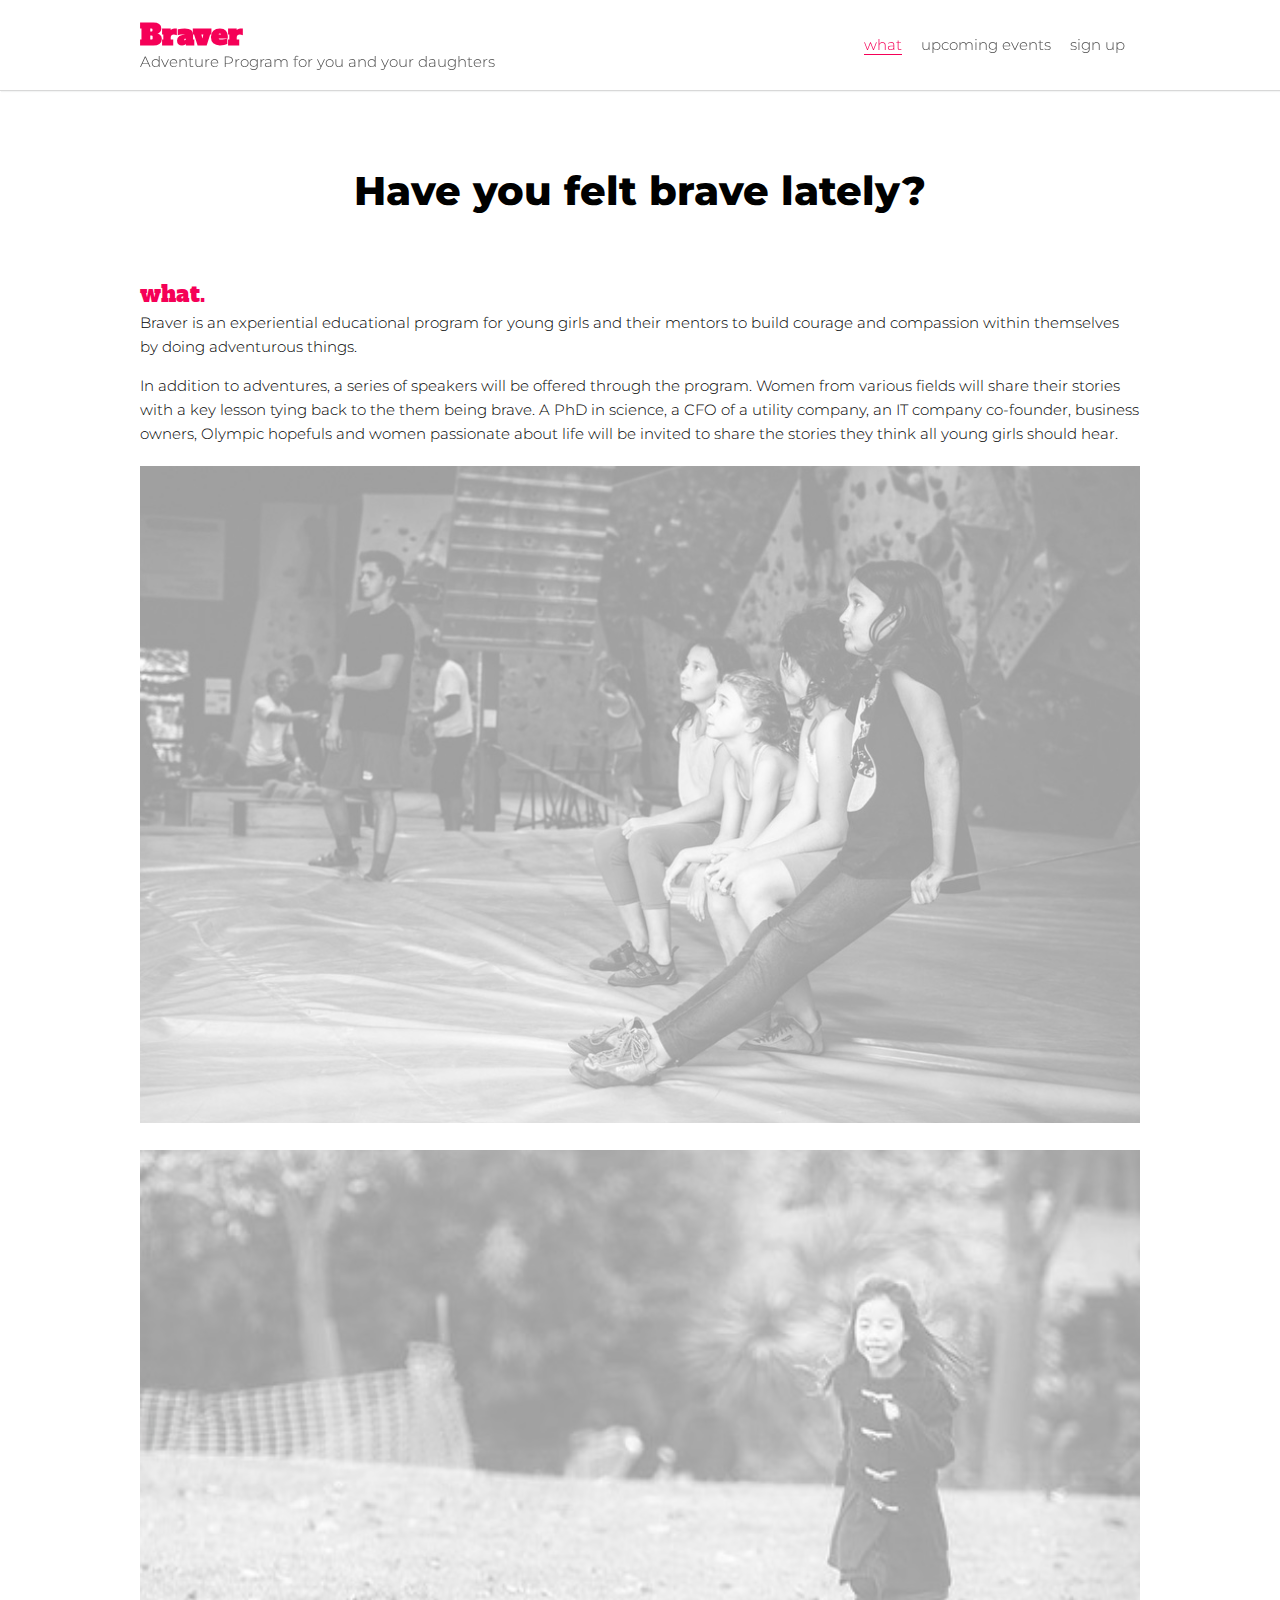
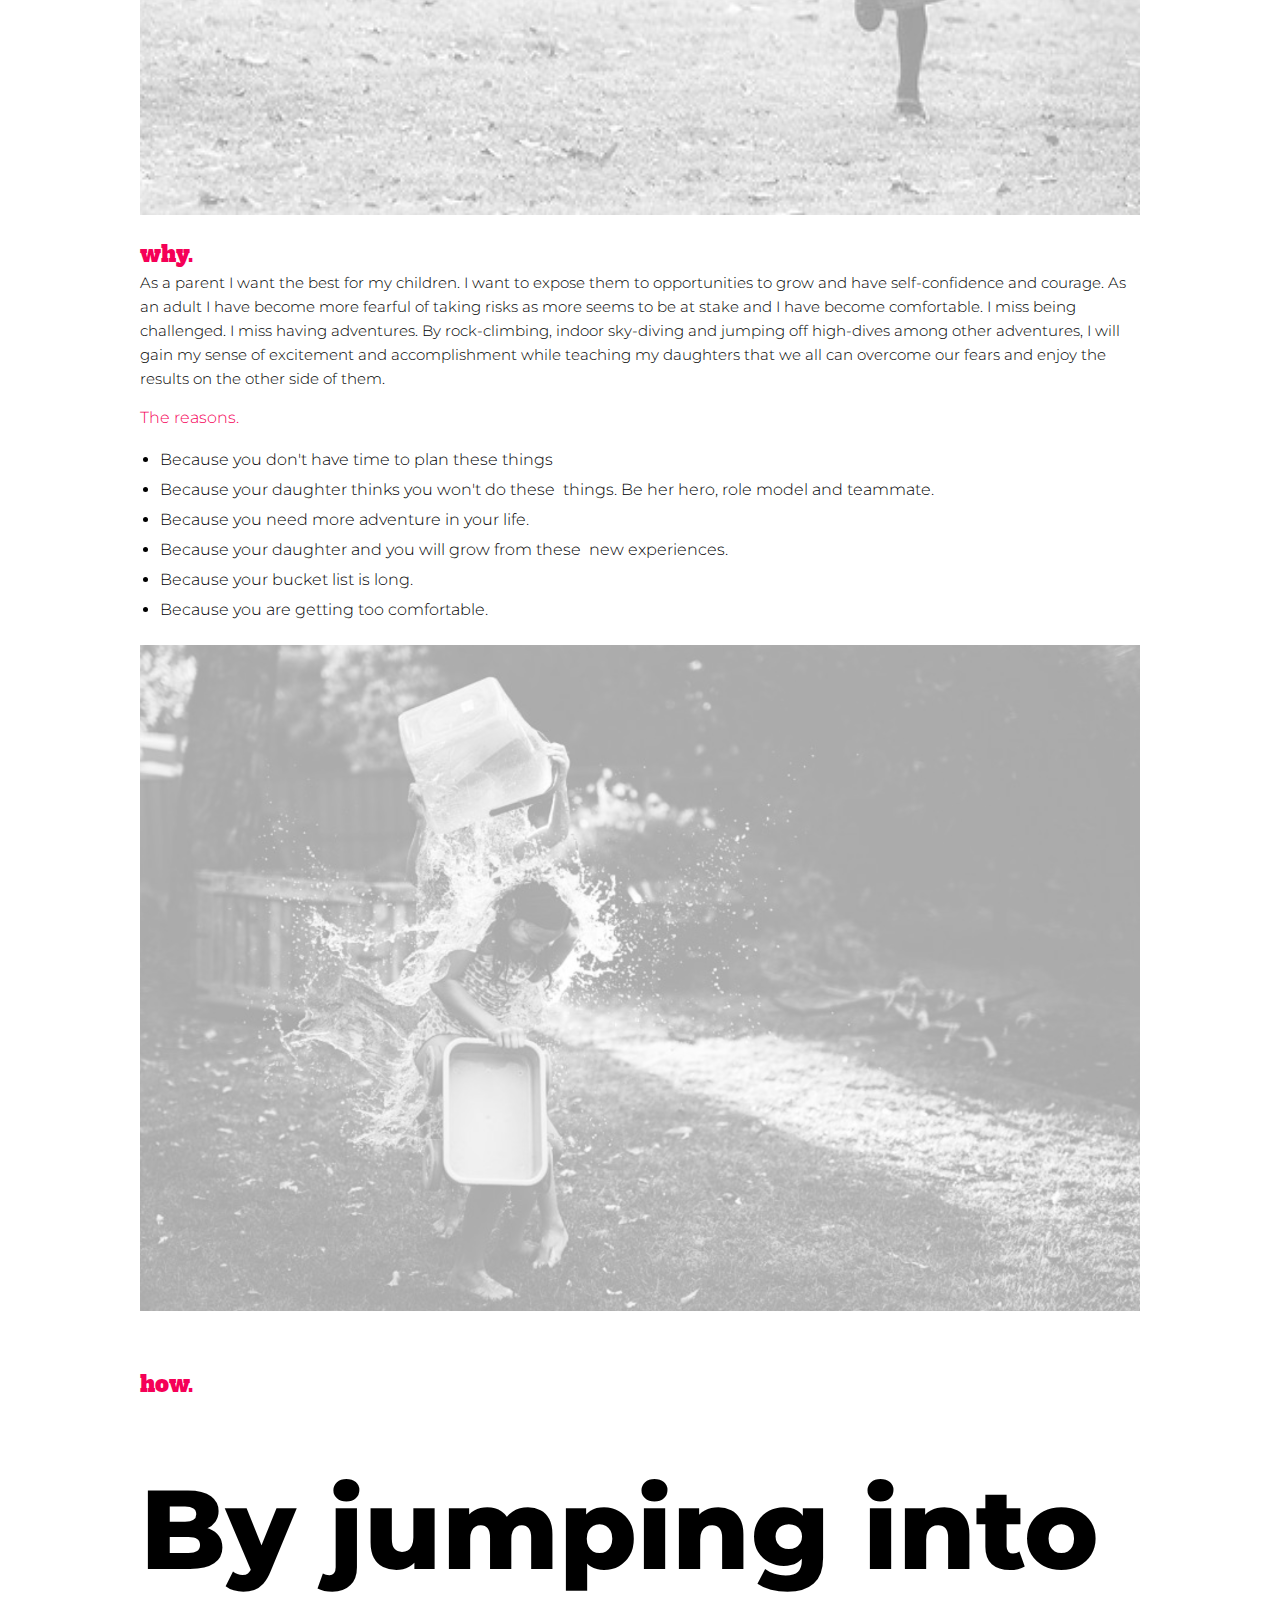
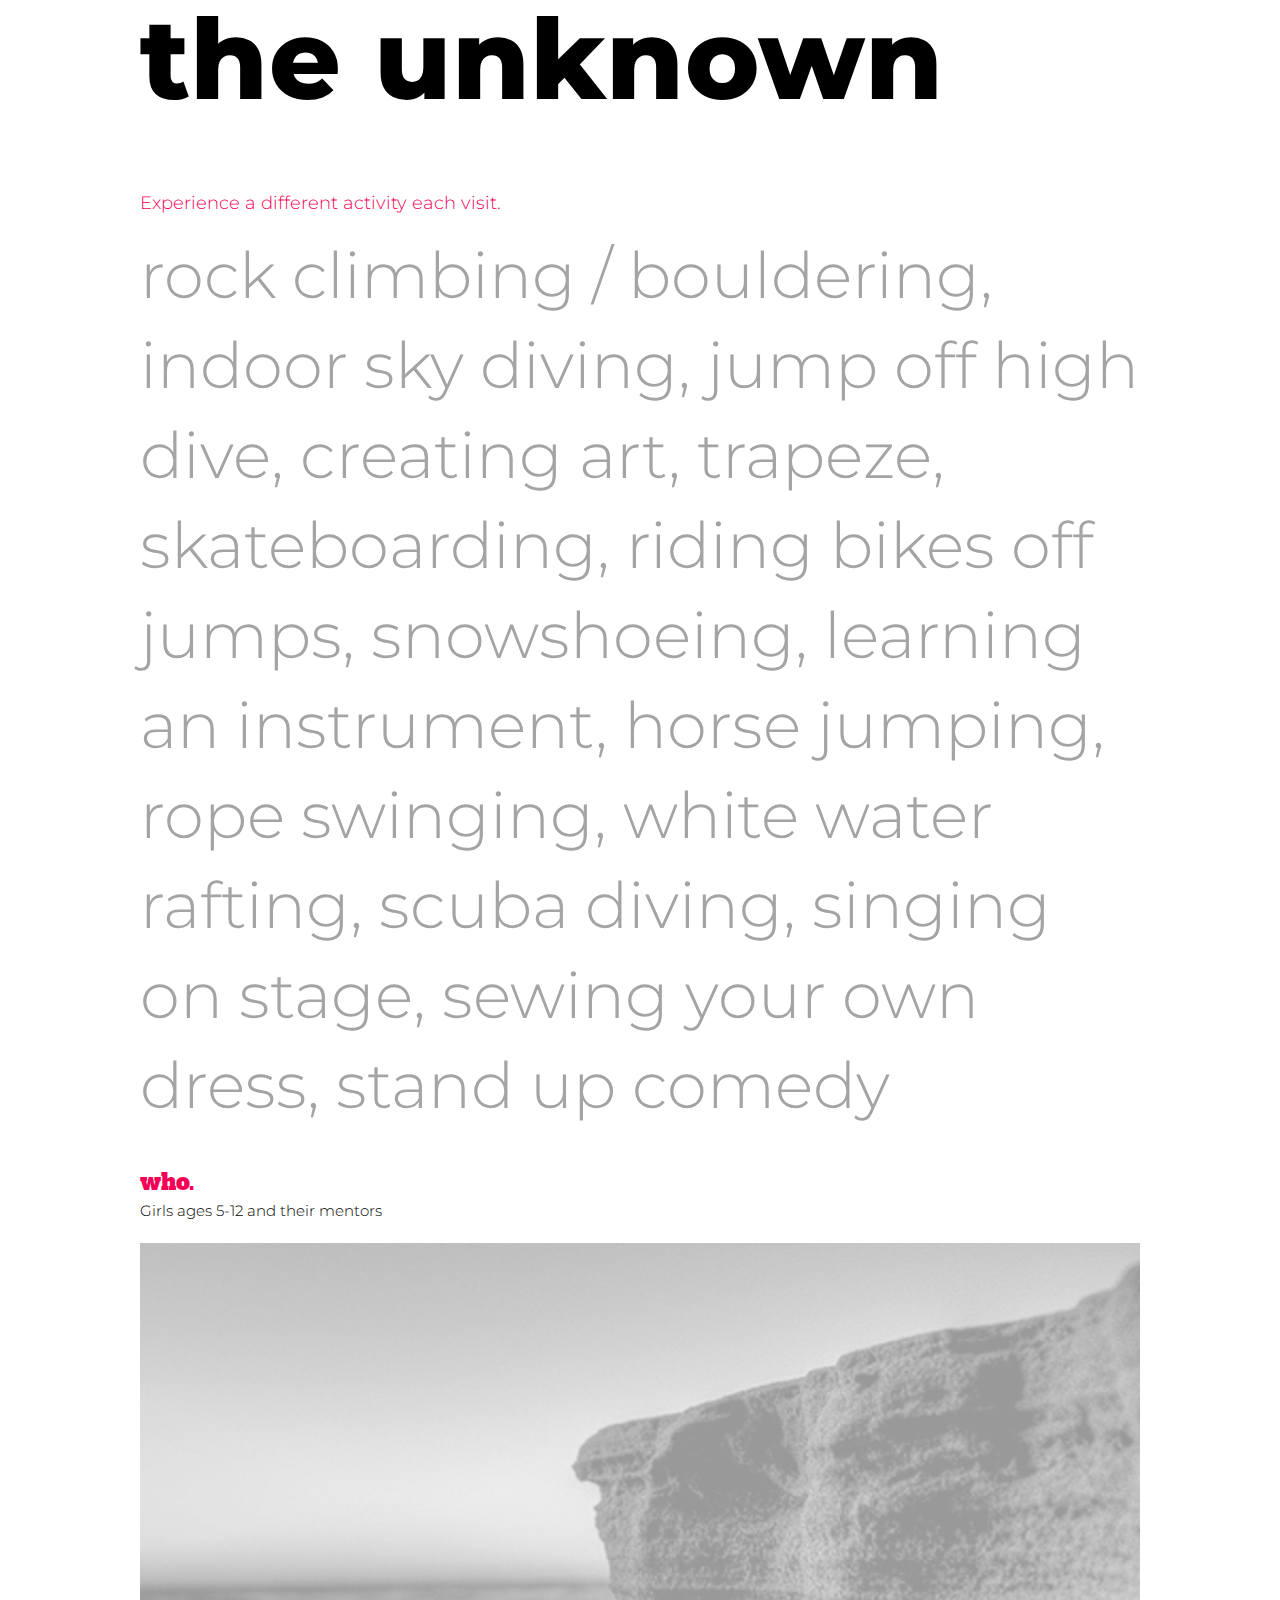
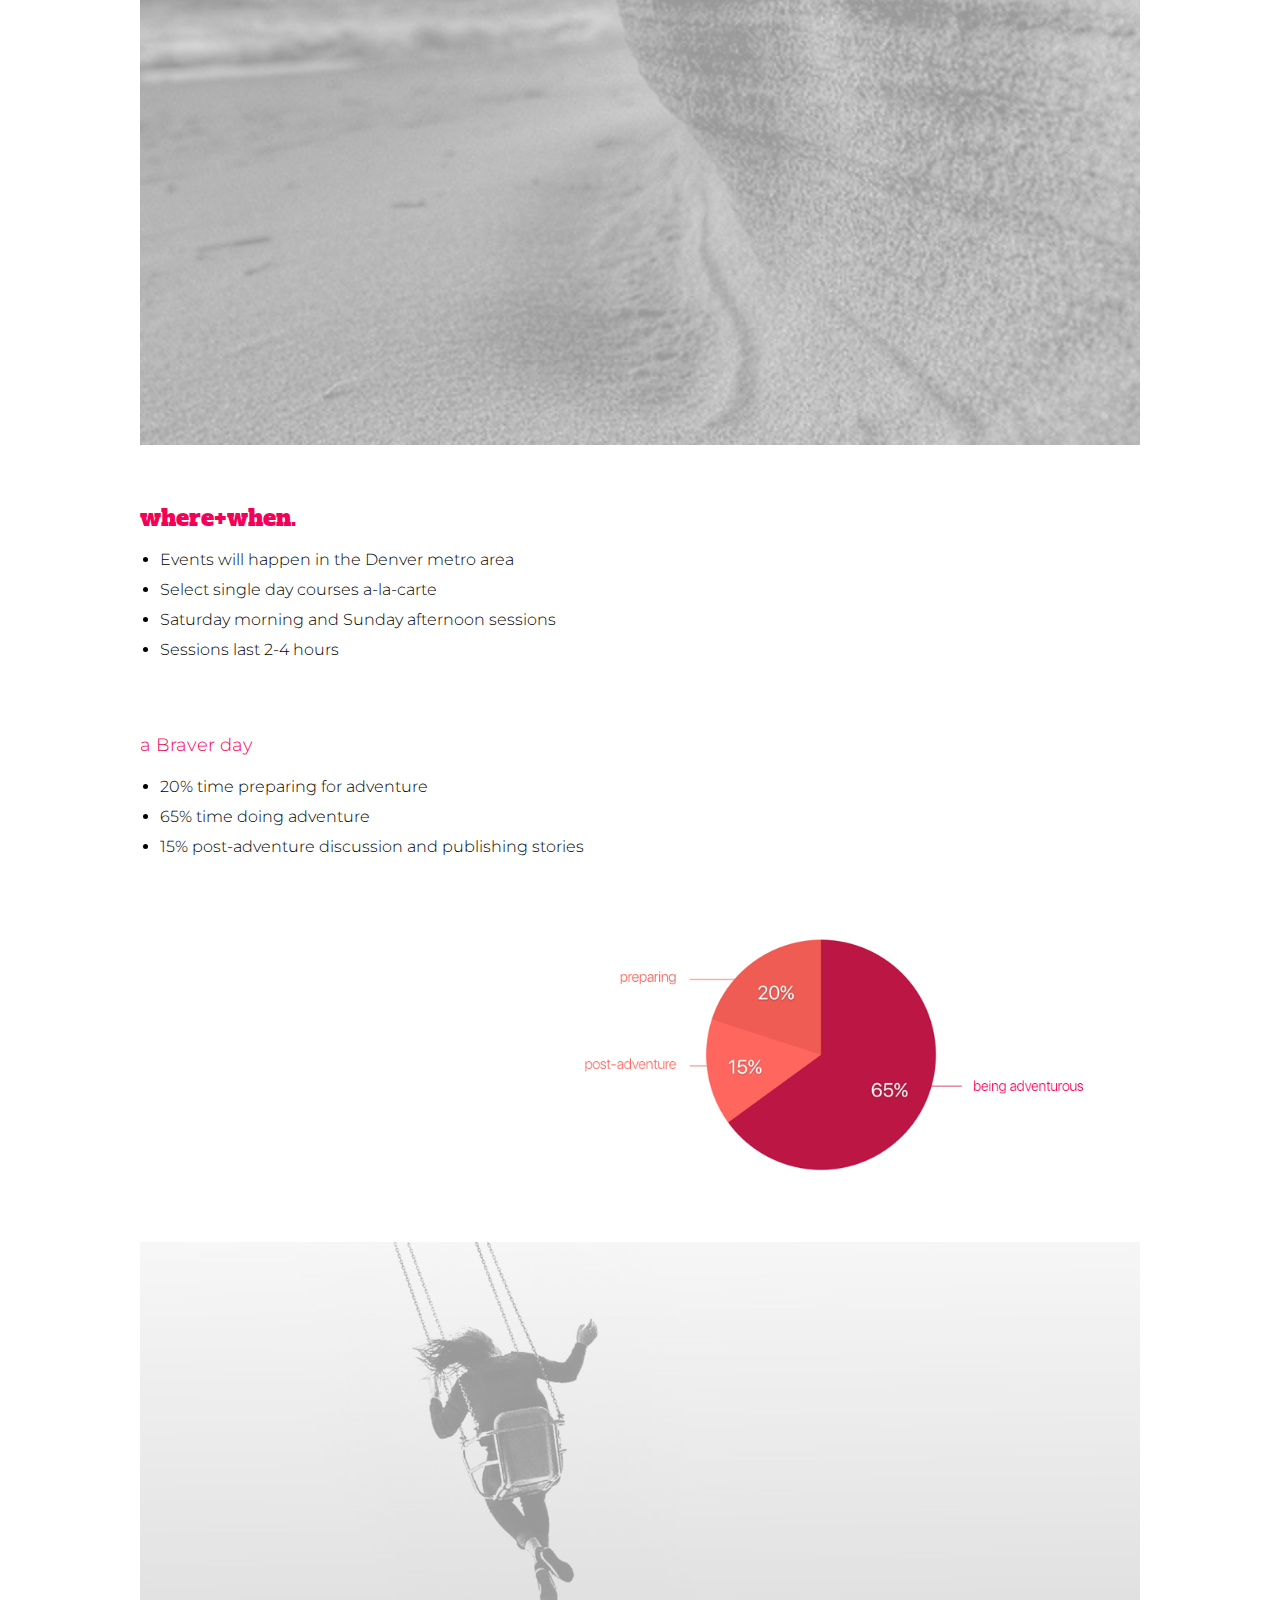
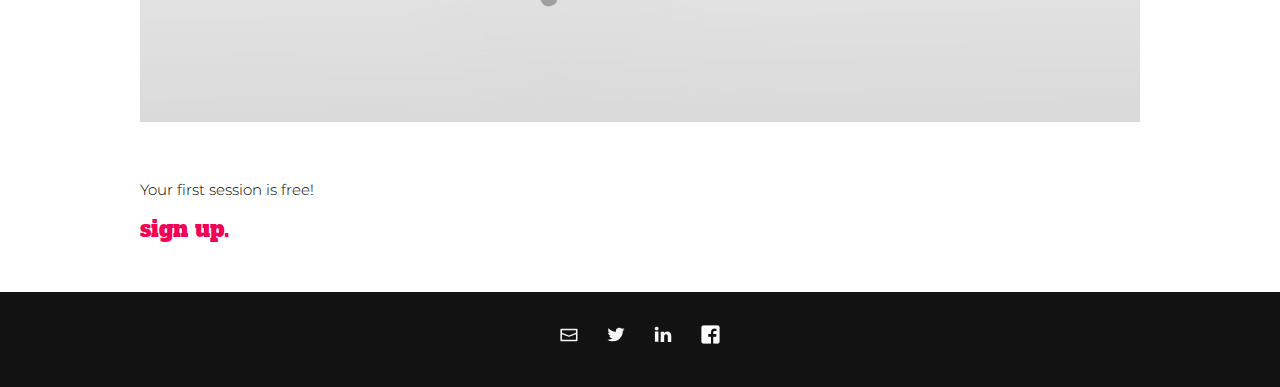
==== index.html @ 4e702d1b "braver 1" ====
<!DOCTYPE html>
<html lang="en">
    <head>
        <meta charset="UTF-8">

        <title>Braver</title>
        <link rel="stylesheet" href="css/reset.css">
        <link rel="stylesheet" href="css/style.css">
        <link rel="stylesheet" href="css/normalize.css">
        <link rel="icon" type="img/png" href="images/favicon.ico" />
        <link href="https://fonts.googleapis.com/css?family=Alfa+Slab+One|Montserrat:300,300i,400,600,700|Zilla+Slab+Highlight" rel="stylesheet">
        <meta name="viewport" content="width=device-width, initial-scale=1">
        <meta name="Braver" content.html="Braver">
        <meta name="description" content="Brave, Be Braver, girls adventure program, Denver, Colorado, Boulder">
    </head>

    <body>
        <div class="uh">
            <div class="uhstuff">
            <a href="index.html"><div class="name">Braver</div></a>
            <div class="role">Adventure Program for you and your daughters</div>

           <div id="content">
                <div id="hamburger">
                    <img src="images/hamburger.png" width="20px" />
                </div>

            <div id="nav">
                <ul>
                    <li><a class="activeState" href="index.html">what</a></li>
<!--                     <li><a href="#why">why</a></li>
                    <li><a href="#how">how</a></li>
                    <li><a href="#who">who</a></li> -->
                    <li><a href="upcoming.html">upcoming events</a></li>
                    <li><a href="signup2.html">sign up</a></li>
                </ul>
            </div>
          </div>
        </div>
    </div>

        
        <div class="intro">
            <p class="intro-p">Have you felt brave lately?</p>
        </div>

        <div class="project body">
            <h1><a href="#">what.</a></h1>
            <p>Braver is an experiential educational program for young girls and their mentors to build courage and compassion within themselves by doing adventurous things. </p>
            <p> In addition to adventures, a series of speakers will be offered through the program. Women from various fields will share their stories with a key lesson tying back to the them being brave. A PhD in science, a CFO of a utility company, an IT company co-founder, business owners, Olympic hopefuls and women passionate about life will be invited to share the stories they think all young girls should hear.</p>
            <div class="splash"><img src="images/climbing.png" width="1000"/></div>
            <div class="splash"><img src="images/girl-running.jpg" width="1000"/></div>
            <h1><a href="#why">why.</a><a id="why"></h1>
            <p>As a parent I want the best for my children. I want to expose them to opportunities to grow and have self-confidence and courage. As an adult I have become more fearful of taking risks as more seems to be at stake and I have become comfortable. I miss being challenged. I miss having adventures. By rock-climbing, indoor sky-diving and jumping off high-dives among other adventures, I will gain my sense of excitement and accomplishment while teaching my daughters that we all can overcome our fears and enjoy the results on the other side of them.</p>
            <span class="reasons">The reasons.</span>
            <p>
                <ul>
                    <li>Because you don't have time to plan these things</li>
                    <li>Because your daughter thinks you won't do these  things. Be her hero, role model and teammate.</li>
                    <li>Because you need more adventure in your life.</li>
                    <li>Because your daughter and you will grow from these  new experiences.</li>
                    <li>Because your bucket list is long.</li>
                    <li>Because you are getting too comfortable.</li>
                </ul>                
            </p>
            <div class="splash"><img src="images/_water_bucket.png" width="1000"/></div>
            </br >
            <h1><a href="#how">how.</a><a id="how"></h1>
            <h5>By jumping into the unknown</h5>
            <p class="each-visit">Experience a different activity each visit. </p>
             <h6>rock climbing / bouldering, indoor sky diving, jump off high dive, creating art, trapeze, skateboarding, riding bikes off jumps, snowshoeing, learning an instrument, horse jumping, rope swinging, white water rafting, scuba diving, singing on stage, sewing your own dress, stand up comedy </h6>
            </br >
            <h1><a href="#">who.</a><a id="who"></h1>
            <p>Girls ages 5-12 and their mentors</p>
            <div class="splash"><img src="images/_beach.png" width="1000"/></div>
            </br >
            <h1><a href="#">where+when.</a></h1>
            <p>
                <ul>
                    <li>Events will happen in the Denver metro area</li>
                    <li>Select single day courses a-la-carte</li>
                    <li>Saturday morning and Sunday afternoon sessions</li>
                    <li>Sessions last 2-4 hours</li>
                </ul>
            </p>
            </br >
            </br >
            <div>
            <p class="each-visit">a Braver day </p>
                <p>
                    <ul>
                        <li>20% time preparing for adventure</li>
                        <li>65% time doing adventure</li>
                        <li>15% post-adventure discussion and publishing stories</li>
                    </ul>
                </p>
            </div>
            <div class="chart"><img src="images/braver-day.png" width="600"/></div>
            </br >
            <div class="splash"><img src="images/_swing.png" width="1000"/></div>
            </br >
            <p>Your first session is free!</p>
            <h1><a href="signup.html">sign up.</a></h1>
            </br >
            </br >
        </div><!--end content-->
            <footer>
            <div class="social">
                <a href="#"><img class="social-icon facebook" src="images/fff-social/mail.svg"/>
                <a href="#"><img class="social-icon facebook" src="images/fff-social/twitter.svg"/>
                <a href="#"><img class="social-icon facebook" src="images/fff-social/linkedin.svg"/>
                <a href="#"><img class="social-icon facebook" src="images/fff-social/facebook.svg"/>

<!--                 <p class="copyright">Copyright 2018. Braver.</p> -->
            </div>
    </footer>
        <script src="js/main.js"></script>
    </body>
</html>
---- css/style.css ----
/*

This is a comment in CSS. I'll explain how to do CSS! YAY!

.class {
    property: value;
}

tag {
    property: value;
}

classes always use . 
tags are predefined names such as h1, h2, p, ul, li, label, strong and do not require a . 
classes can be named anything you want and tags cannot.

*/

* {
    margin: 0;
    padding: 0;
}

body {
    font-family: 'Montserrat', sans-serif;
    font-size: 16px;
    font-weight: 300;
    line-height: 24px;
}

/*header {
  background: url(../images/climbing.png) no-repeat center top rgb(134,141,157);
  background-size: cover;
}*/

.name {
    font-family: 'Alfa Slab One', cursive;
    font-size: 28px;
    font-weight: 800;
    float: left;
    line-height: 50px;
    color: #F50057;
}
.name a {
    color: #4A4A4A;
}

p {
    margin: auto;
    font-size: 15px;
    color: #000;
}

.project-info {
    margin: auto;
    font-size: 16px;
    padding-top: 100px;
}

a {
    text-decoration: none;
    color: #F50057;
}

.splash {
    margin: 20px auto;
    width: 1000px;
    opacity: .4;
}

.chart {
    margin: 20px auto;
    width: 600px;
    float: right;
}

.uh {
    position: fixed;
    width: 100%;
    background-color: #fff;
    border-bottom: 1px solid #D8D8D8;
    height: 80px;
    top: 0;
    padding-top: 10px;
    box-shadow: 1px 1px 1px #f3f4f4;
}

.line {
    border-bottom: 2px solid #2BA600;
    padding-bottom: 20px;
    margin-bottom: 10px;
}

.uhstuff {
    width: 1000px;
    margin: 0 auto;
}

.role {
    font-size: 15px;
    float: left;
    margin-left: -103px;
    margin-top: 40px;
    color: #4A4A4A;
}

#nav {
    margin: 0 auto;
    line-height: 70px;
    float: right;
    text-align: right;
}

#nav ul li a {
    color: #4A4A4A;
    font-size: 15px;
    text-decoration: none;
}

#nav ul li a:hover {
    opacity: 0.6;
}

#nav ul li .activeState {
    color: #F50057;
    border-bottom: 1px solid #F50057;
}

#nav ul li {
    display: inline;
    margin-right: 15px;
}

.intro {
    width: 1000px;
    margin: auto;
    /*min-height: 210px;*/
}

.intro-p {
    width: 1000px;
    font-size: 40px;
    font-weight: 800;
    line-height: 32px;
    padding-top: 170px;
    padding-bottom: 40px;
    text-align: center;
}

.splash-body {
    width: 1100px;
    font-size: 18px;
    line-height: 30px;
    padding-top: 50px;
}

/*on hover this will slideDown and show bullets*/
.reasons {
    color: #F50057;
}

.each-visit {
    color: #F50057;
    font-size: 18px;
}

/*i am styling the ul that is within the nav class, as you can see the ul is a different color than nav. 
The ul is a predefined tag and the .nav is a class name that i created*/

#nav ul {
    list-style: none;
    padding-top: 20px;
}


h1 {
    font-family: 'Alfa Slab One', cursive;
    font-size: 12px;
    font-weight: 400;
    color: #F50057;
    width: 1000px;
}

h5 {
    font-family: 'Montserrat', sans-serif;
    font-size: 300px;
    font-weight: 300;
    line-height: 200px;
    color: #000;
}

h6 {
    font-family: 'Montserrat', sans-serif;
    font-size: 20px;
    font-weight: 300;
    line-height: 50px;
}

.box {
    color: #000;
    width: 300px;
    margin: 15px;
    float: left;
}

.tiletext {
    font-family: 'Open Sans', sans-serif;
    font-size: 18px;
    font-weight: 400;
    margin-top: 25px;
    color: #2BA600;
}

.devicetext {
    font-family: 'Open Sans', sans-serif;
    font-size: 13px;
    font-weight: 300;
    margin-bottom: 10px;
}

.project {
    padding-top: 10px;
    width: 1000px;
    margin: auto;
}

.content {
    padding-top: 90px;
    width: 1000px;
    margin: auto;
}

.wrapper {
    width: 300px;
    margin-right: 50px;
    float: left;
    margin-top: 30px;
}

.wrapper2 {
    width: 700px;
    float: left;
    margin-top: 30px;
}

.box .bg-election {
    background-size: cover;
    background-image: url('../images/news-election-tile.png');
    width: 300px;
    height: 300px;
    border: 1px solid #f1f1f1;
}

.box .bg-colors {
    background-size: cover;
    background-image: url('../images/colors-tile.png');
    width: 300px;
    height: 300px;
    border: 1px solid #f1f1f1;
}

.box .bg-publishapp {
    background-size: cover;
    background-image: url('../images/publishing-tile.png');
    width: 300px;
    height: 300px;
    border: 1px solid #f1f1f1;
}

.box .bg-patents {
    background-size: cover;
    background-image: url('../images/patents-tile.png');
    width: 300px;
    height: 300px;
    border: 1px solid #e1e1e1;
}

.box .bg-bizhealth {
    background-size: cover;
    background-image: url('../images/bizhealth-tile.png');
    width: 300px;
    height: 300px;
    border: 1px solid #f1f1f1;
}

.box .bg-astro {
    background-size: cover;
    background-image: url('../images/astro-tile.png');
    width: 300px;
    height: 300px;
    border: 1px solid #f1f1f1;
}

.box .bg-backyard {
    background-size: cover;
    background-image: url('../images/backyard-tile.png');
    width: 300px;
    height: 300px;
    border: 1px solid #f1f1f1;
}

.box .bg-imow {
    background-size: cover;
    background-image: url('../images/imow-tile.png');
    width: 300px;
    height: 300px;
    border: 1px solid #f1f1f1;
}

.box .bg-contentmktg {
    background-size: cover;
    background-image: url('../images/content-mktg-tile.png');
    width: 300px;
    height: 300px;
    border: 1px solid #f1f1f1;
}

.box .bg-magazines {
    background-size: cover;
    background-image: url('../images/magazines-tile.png');
    width: 300px;
    height: 300px;
    border: 1px solid #f1f1f1;
}

.box .bg-pyc {
    background-size: cover;
    background-image: url('../images/pyc-tile.png');
    width: 300px;
    height: 300px;
    border: 1px solid #f1f1f1;
}

.box .bg-panorama {
    background-size: cover;
    background-image: url('../images/panorama-tile.png');
    width: 300px;
    height: 300px;
    border: 1px solid #f1f1f1;
}

.box .bg-trackvia {
    background-size: cover;
    background-image: url('../images/trackvia-tile.png');
    width: 300px;
    height: 300px;
    border: 1px solid #f1f1f1;
}

.box .bg-simple-energy {
    background-size: cover;
    background-image: url('../images/simple-energy-tile.png');
    width: 300px;
    height: 300px;
    border: 1px solid #f1f1f1;
}

.box .bg-shine {
    background-size: cover;
    background-image: url('../images/shine-tile.png');
    width: 300px;
    height: 300px;
    border: 1px solid #f1f1f1;
}

.box:hover {
    opacity: 0.5;
}

/*RESUME STYLING*/

h2 {
    font-size: 15px;
    font-weight: 600;
    color: #000;
    text-decoration: none;
    margin-bottom: 10px;
    margin-top: 10px;
}

.resume-title {
    float: left;
    width: 200px;
}

.inline {
    display: inline;
}

.resume-box {
    clear: both;
}

.stuff {
    float: right;
}

.stuff a {
    float: left;
    display: inline;
    height: 15px;
    padding-right: 25px;
    padding-top: 41px;
}

.stuff img {
    float: left;
}

button {
    margin-right: 20px;
    background-color: #2BA600;
    border-radius: 5px;
    border: none;
    padding: 10px 15px;
    width: 140px;
    font-family: 'Open Sans', sans-serif;
    font-size: 13px;
    font-weight: 400;
    float-right: 20px;
    text-decoration: none;
    display: inline-block;
    color: #f1f1f1;
    cursor: pointer;
}

button a {
    color: #f1f1f1;
    line-height: 25px;
    text-decoration: none;
    padding: 10px;
}

button:hover {
    opacity: 0.5;
}

h3 {
    font-size: 13px;
    font-weight: 400;
    margin: 20px;
    text-decoration: none;
}

.job-title {
    font-family: 'Open Sans', sans-serif;
    font-size: 15px;
    font-weight: 600;
    padding-top: 10px;
}

.jobs-info {
    font-family: 'Open Sans', sans-serif;
    font-size: 14px;
    font-weight: 400;
    padding-top: 5px;
    padding-bottom: 10px;
    line-height: 24px;
/*    padding-left: 10px;*/
}

.jobs-info2 {
    font-family: 'Open Sans', sans-serif;
    font-size: 14px;
    font-weight: 400;
    padding-top: 5px;
    padding-bottom: 10px;
    line-height: 20px;
}

.jobs-info ol li {
    font-size: 14px;
}

.avatar {
    outline-color: #f1f1f1;
    width: 30px;
    height: 30px;
    margin: 15px;
    float: left;
}

.social-media-icons {
    text-decoration: none;
    display: inline;
}
.socia-media-icons ul {
    list-style: none;
}

.copyright {
    padding: 0;
}

/*UPCOMING STYLING*/
.about-title {
    font-family: 'Open Sans', sans-serif;
    font-size: 13px;
    font-weight: 400;
    padding-top: 10px;
    margin-right: 20px;
}

.about-text {
    font-family: 'Open Sans', sans-serif;
    font-size: 13px;
    font-weight: 400;
    margin-right: 20px;
}

blockquote {
    font-family: 'Montserrat', sans-serif;
    font-size: 18px;
    font-weight: 300;
    line-height: 40px;
}

#hamburger {
    display: none;
}

.social {
  margin: 0 auto;
}

.social-icon {
  height: 25px;
  margin: 10px;
}

footer {
  font-size: 9px;
  font-weight: 600;
  text-align: center;
  color: #FFF;
  background-color: #121212;
  padding-top: 20px;
  height: 75px;
  vertical-align: bottom;
}

/*.copyright {
  padding: 50px;
  font-size: 9px;
  font-weight: 600;
  color: #f6f6f7;
}*/


/*.clearfix:after {
  visibility: hidden;
  display: block;
  font-size: 0;
  content: " ";
  clear: both;
  height: 0;
}

.clear {
  clear: both;
}

footer {
  background: #121212;
  padding: 65px 0 45px;
  text-align: center;
}

footer ul li {
  display: inline-block;
  list-style: none;
  margin: 0 26px 75px;
}
footer p {
  font-size: 18px;
  color: #fff;
  font-weight: 600;
}*/


/*media queries DON'T TOUCH OR EDIT. LIKE EVER.*/

@media screen and (min-width: 320px) and (max-width: 600px) {

    .uh .uhstuff {
    }

    .uhstuff {
        width: 100%;
    }

    .secondnav {
        width: 350px;
    }

    .project {
        width: 350px;
    }

    .splash {
        width: 350px;
    }

    .splash img {
        width: 100%;
    }

    .name {
        padding-left: 30px;
    }

    #hamburger {
        display: block;
        position: absolute;
        top: 0;
        right: 0;
        height: 35px;
        width: 35px;
        padding-top: 30px;
        padding-right: 12px;
    }

    #nav {
        float: none;
        overflow: hidden;
        width: 100%;
        height: 0;
        background-color: #9ED963;
        -webkit-transition: height 1s;
        transition: height 1s;
    }

    #nav.open {
        height: 139px;
        -webkit-transition: height 1s;
        transition: height 1s;
    }

    #nav.open li {
        display: block;
        text-align: center;
        padding: 0;
        margin: 1px 0;
        line-height: 45px;
        background-color: #9ED963;
    }

    #nav li a {
        display: block;
        background-color: #FFF;
        border-bottom: 1px solid #f1f1f1;
    }

    .content {
        width: 350px;
    }

    .wrapper {
        width: 100%;
        float: none;
        margin: auto;
 /*       margin-top: 20px;*/
    }

    .wrapper2 {
        width: 350px;
        padding: 10px 20px;
        margin: auto;
        float: none;
    }

    h1 {
        width: 350px;
    }

    .box {
        float: none;
        margin: 0 auto 20px;
    }

    .intro {
        width: 350px;
        /*margin: 20px auto;*/
        margin-bottom: 0px;
        box-sizing: border-box;
    }

    .intro-p {
        width: 100%;
        float: none;
        font-size: 38px;
        font-weight: 800;
        line-height: 45px;
    }

}

@media screen and (min-width: 829px) and (max-width: 999px) {

    .wrapper2 {
        width: 500px;
    }

    .uhstuff {
        width: 100%;
    }

    .name {
        margin-left: 20px;
    }

    .content {
        width: 100%;
        padding-left: 20px;
        padding-right: 20px;
        box-sizing: border-box;
    }

    h1 {
        width: 100%;
    }

    .splash {
        width: 100%;
        padding: 40px 30px;
        box-sizing: border-box;
    }

    .splash img {
        width: 100%;
    }

    .project {
        width: 100%;
        padding: 40px 30px;
        box-sizing: border-box;
    }

    .secondnav {
        width: 100%;
    }

    #hamburger {
        display: block;
        position: absolute;
        top: 0;
        right: 0;
        height: 35px;
        width: 35px;
        padding-top: 30px;
    }

    #nav {
        float: none;
        overflow: hidden;
        width: 100%;
        height: 0;
        background-color: #9ED963;
        -webkit-transition: height .5s;
        transition: height .5s;
    }

    #nav.open {
        height: 139px;
        -webkit-transition: height .5s;
        transition: height .5s;
    }

    #nav.open li {
        display: block;
        text-align: center;
        padding: 0;
        margin: 1px 0;
        line-height: 45px;
        background-color: #9ED963;
    }

    #nav li a {
        display: block;
        background-color: #FFF;
        border-bottom: 1px solid #666;
    }

    .intro {
        width: 100%;
        margin: 15px auto;
        box-sizing: border-box;
    }

    .intro-p {
        width: 100%;
        float: none;
        font-size: 15px;
        line-height: 25px;
    }
}

@media screen and (min-width: 1000px) and (max-width: 1400px) {

    .wrapper2 {
        width: 670px;
    }

}

@media screen and (min-width: 600px) and (max-width: 998px) {

    .wrapper2 {
        width: 100%;
        padding: 10px 80px;
        box-sizing: border-box;
    }

    .uhstuff {
        width: 100%;
    }

    .wrapper {
        width: 100%;
    }

    .name {
        margin-left: 20px;
    }

    .profile {
        width: 300px;
        margin: auto;
    }

    .content {
        width: 100%;
        padding: 90px 80px;
        box-sizing: border-box;
    }

    h1 {
        width: 100%;
        box-sizing: border-box;
    }

    .splash {
        width: 100%;
        padding: 30px 30px;
        box-sizing: border-box;
    }

    .splash img {
        width: 100%;
    }

    .project {
        width: 100%;
        padding: 40px 30px;
        box-sizing: border-box;
    }

    #hamburger {
    display: block;
    position: absolute;
    top: 0;
    right: 0;
    height: 35px;
    width: 35px;
    padding-top: 30px;
    }
    
/*    #hamburger {
    display: block;
    position: absolute;
    top: 0;
    right: 0;
    height: 40px;
    width: 40px;
    padding-top: 32px;
    padding-right: 20px;
    }*/

    #nav {
        float: none;
        overflow: hidden;
        width: 100%;
        height: 0;
        background-color: #9ED963;
        -webkit-transition: height 1s;
        transition: height 1s;
    }

    #nav.open {
        height: 139px;
        -webkit-transition: height 1s;
        transition: height 1s;
    }

    #nav.open li {
        display: block;
        text-align: center;
        padding: 0;
        margin: 1px 0;
        line-height: 45px;
        background-color: #9ED963;
    }

    #nav li a {
        display: block;
        background-color: #FFF;
        border-bottom: 1px solid #9ED963;
    }

    .intro {
        width: 100%;
        padding: 40px 30px;
        margin: auto;
        box-sizing: border-box;
    }

    .intro-p {
        float: none;
        width: 100%;
        font-size: 18px;
        line-height: 30px;
        padding-top: 7%;
    }
}

@media screen and (min-width: 500px) and (max-width: 799) {
    .content {
        width: 750px;
    }

    .uhstuff {
        width: 100%;
    }

    .wrapper {
        width: 100%;
    }

    h1 {
        width: 750px;
    }

    .name {
        padding-left: 20px;
    }

    .wrapper {
        width: 750px;
    }

    .wrapper2 {
        float: none;
        width: 750px;
        margin: auto;
    }

    #hamburger {
        display: block;
        position: absolute;
        top: 0;
        right: 0;
        height: 35px;
        width: 35px;
        padding-top: 30px;
    }

    #nav {
        float: none;
        overflow: hidden;
        width: 100%;
        height: 0;
        background-color: #ccc;
        -webkit-transition: height .5s;
        transition: height .5s;
    }

    #nav.open {
        height: 139px;
        -webkit-transition: height .5s;
        transition: height .5s;
    }

    #nav li {
        display: block;
        text-align: center;
        padding: 0;
        margin: 1px 0;
        line-height: 45px;
        background-color: #3C504E;
    }

    #nav li a {
        display: block;
        background-color: #FFF;
        border-bottom: 1px solid #666;
    }

    .intro {
        width: 100%;
        margin: auto;
        margin-top: 0px;
        margin-bottom: 0px;
        box-sizing: border-box;
    }

    .intro-p {
        width: 100%;
        float: none;
        font-size: 15px;
        line-height: 25px;
    }
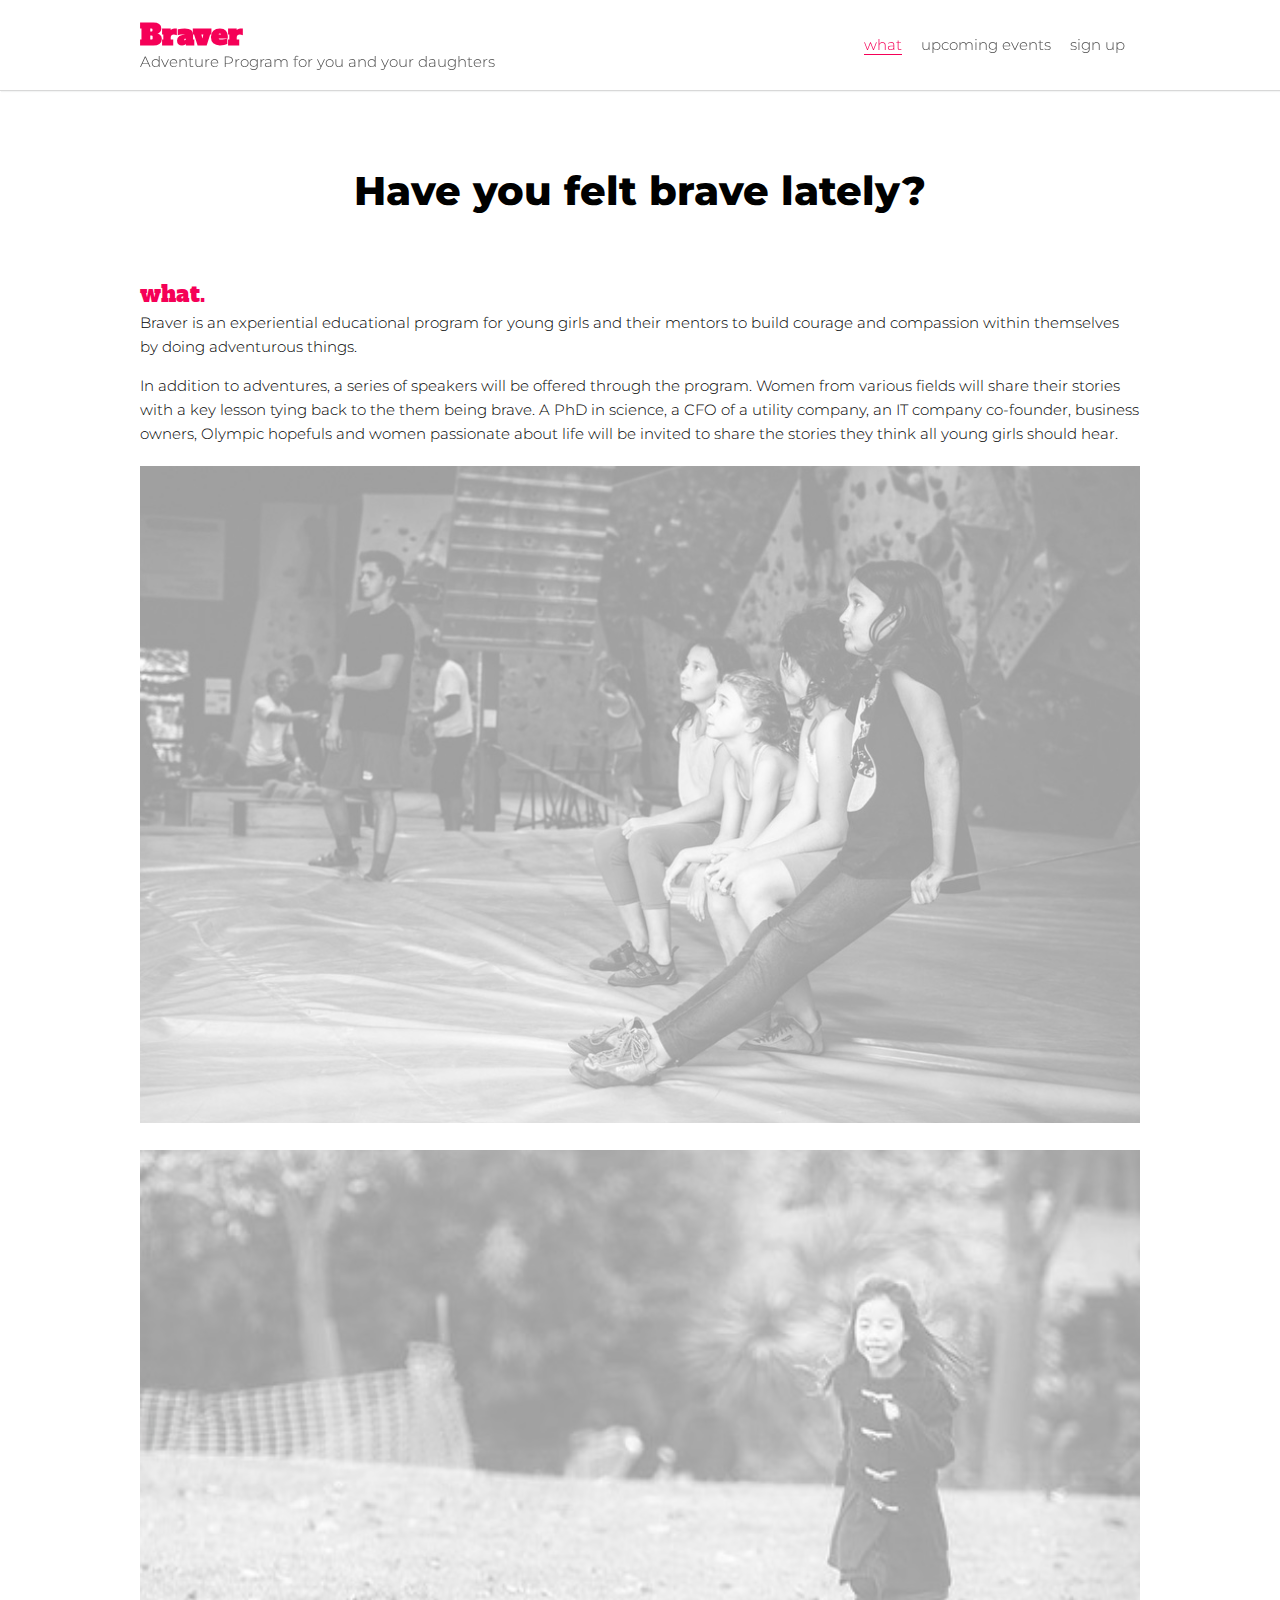
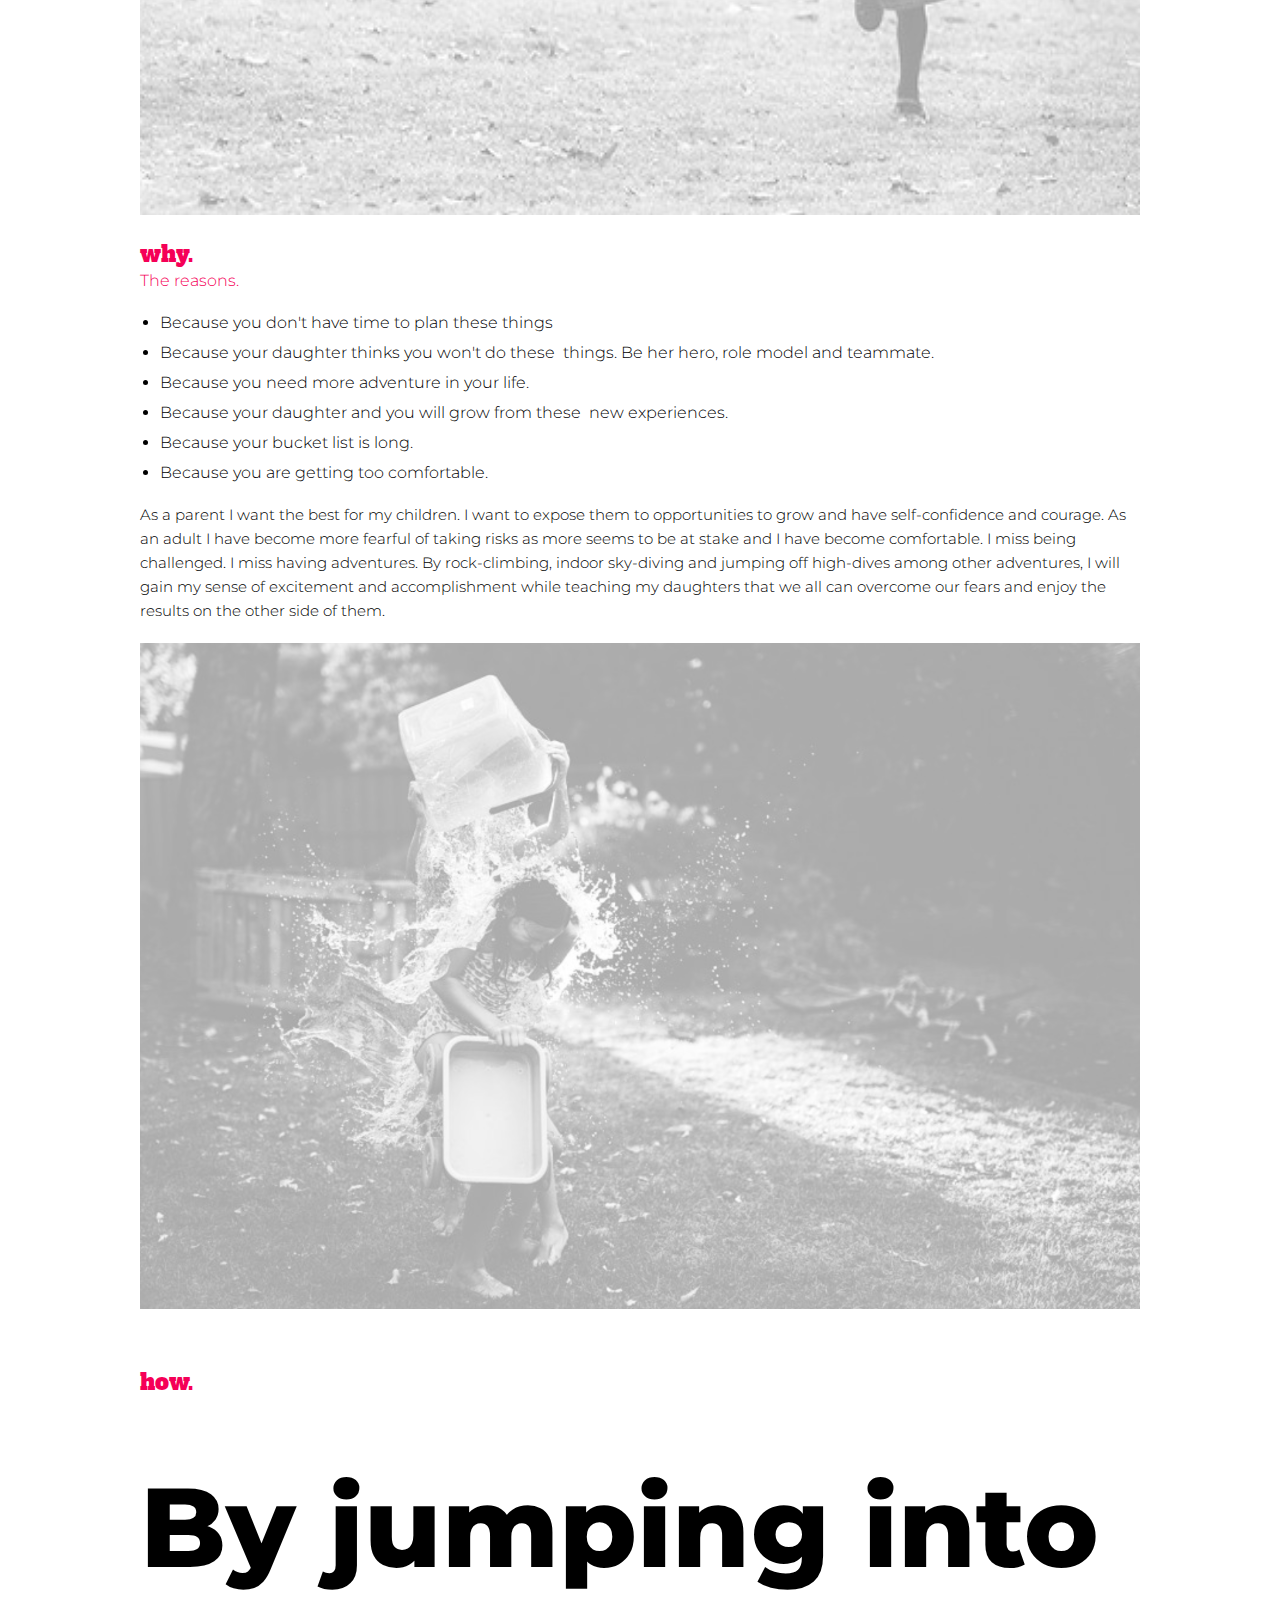
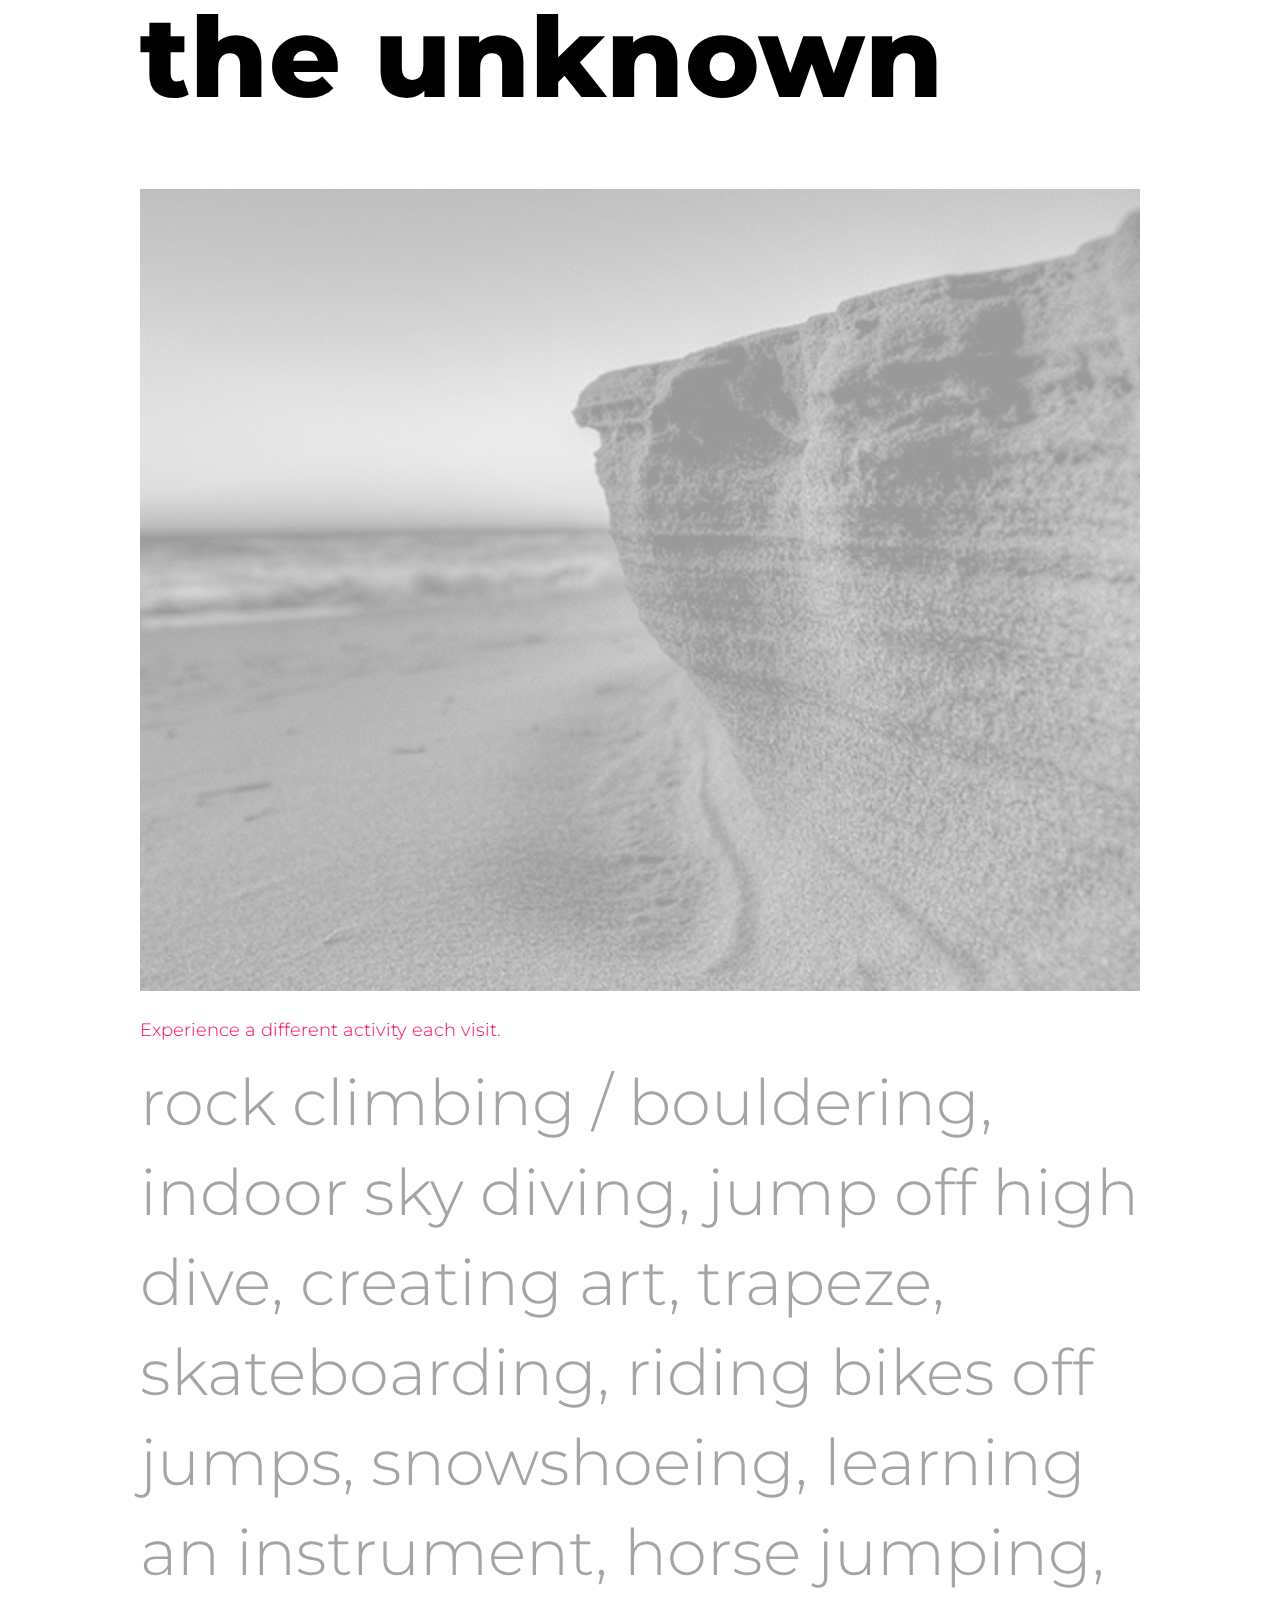
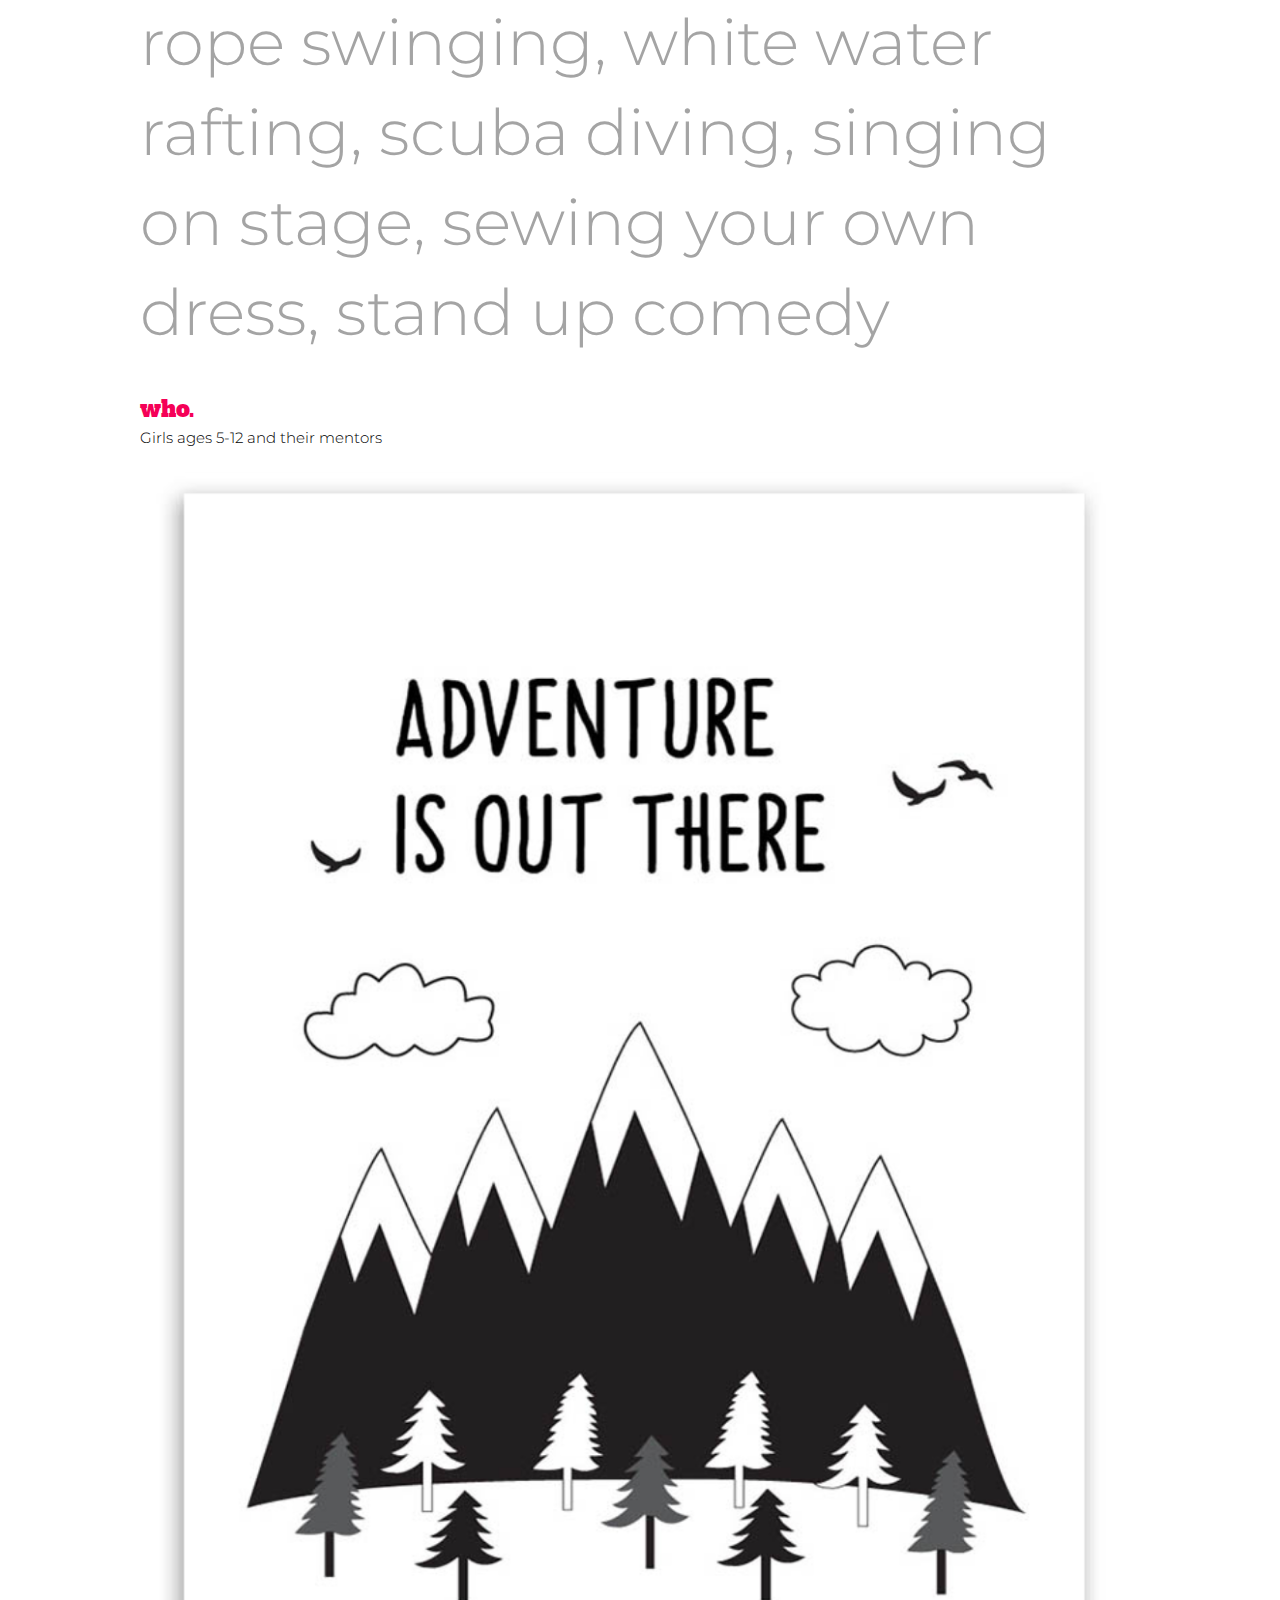
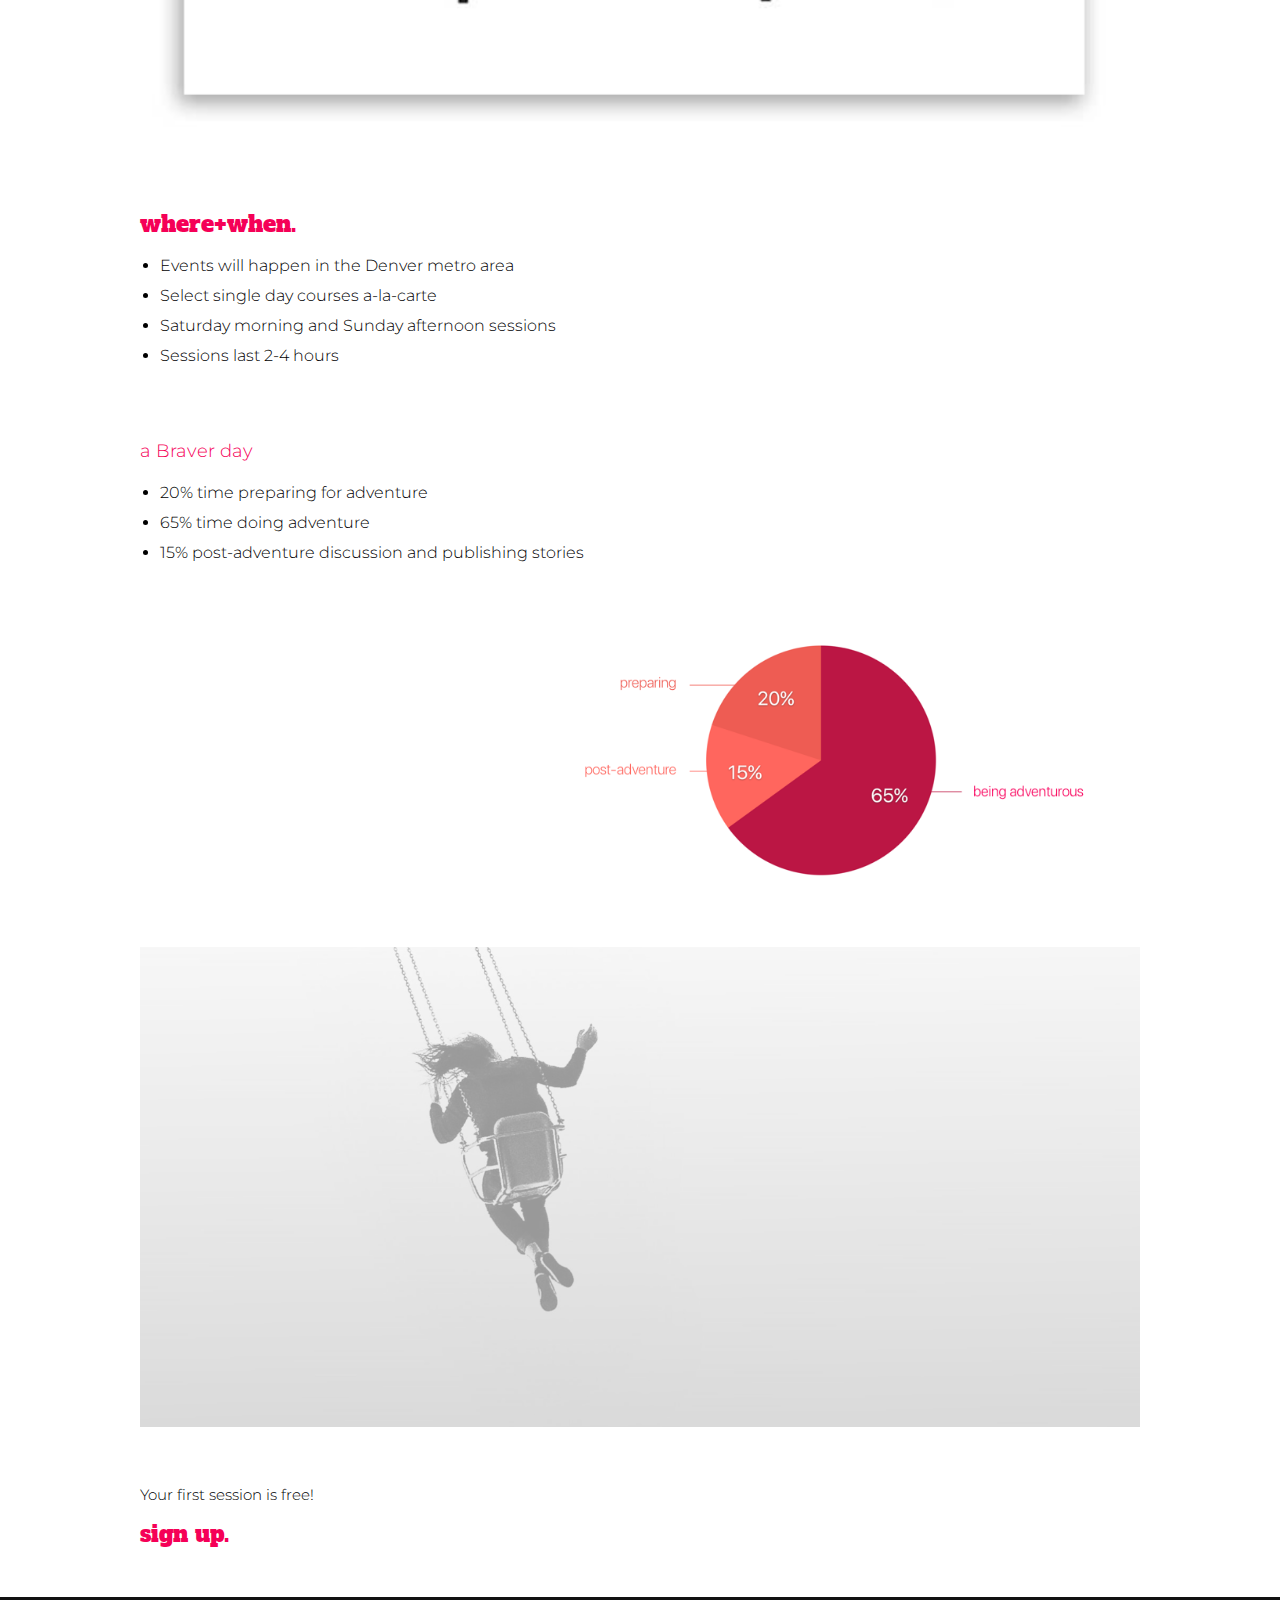
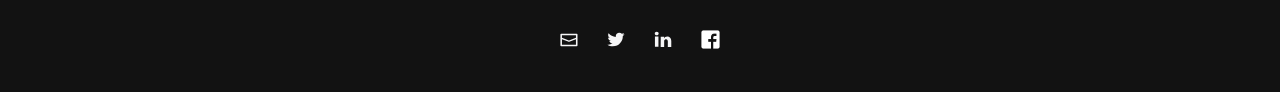
==== commit da0de87e: "more tweaks. done for now" ====
--- a/index.html
+++ b/index.html
@@ -51,7 +51,6 @@
             <div class="splash"><img src="images/climbing.png" width="1000"/></div>
             <div class="splash"><img src="images/girl-running.jpg" width="1000"/></div>
             <h1><a href="#why">why.</a><a id="why"></h1>
-            <p>As a parent I want the best for my children. I want to expose them to opportunities to grow and have self-confidence and courage. As an adult I have become more fearful of taking risks as more seems to be at stake and I have become comfortable. I miss being challenged. I miss having adventures. By rock-climbing, indoor sky-diving and jumping off high-dives among other adventures, I will gain my sense of excitement and accomplishment while teaching my daughters that we all can overcome our fears and enjoy the results on the other side of them.</p>
             <span class="reasons">The reasons.</span>
             <p>
                 <ul>
@@ -65,16 +64,18 @@
                     <li>Because you are getting too comfortable.</li>
                 </ul>                
             </p>
+                        <p>As a parent I want the best for my children. I want to expose them to opportunities to grow and have self-confidence and courage. As an adult I have become more fearful of taking risks as more seems to be at stake and I have become comfortable. I miss being challenged. I miss having adventures. By rock-climbing, indoor sky-diving and jumping off high-dives among other adventures, I will gain my sense of excitement and accomplishment while teaching my daughters that we all can overcome our fears and enjoy the results on the other side of them.</p>
             <div class="splash"><img src="images/_water_bucket.png" width="1000"/></div>
             </br >
             <h1><a href="#how">how.</a><a id="how"></h1>
             <h5>By jumping into the unknown</h5>
+            <div class="splash"><img src="images/_beach.png" width="1000"/></div>
             <p class="each-visit">Experience a different activity each visit. </p>
              <h6>rock climbing / bouldering, indoor sky diving, jump off high dive, creating art, trapeze, skateboarding, riding bikes off jumps, snowshoeing, learning an instrument, horse jumping, rope swinging, white water rafting, scuba diving, singing on stage, sewing your own dress, stand up comedy </h6>
             </br >
             <h1><a href="#">who.</a><a id="who"></h1>
             <p>Girls ages 5-12 and their mentors</p>
-            <div class="splash"><img src="images/_beach.png" width="1000"/></div>
+            <div class="splash-drawing"><img src="images/adventure.png" width="1000"/></div>
             </br >
             <h1><a href="#">where+when.</a></h1>
             <p>
--- a/css/style.css
+++ b/css/style.css
@@ -66,6 +66,11 @@
     margin: 20px auto;
     width: 1000px;
     opacity: .4;
+}
+
+.splash-drawing {
+    margin: 20px auto;
+    width: 1000px;
 }
 
 .chart {
